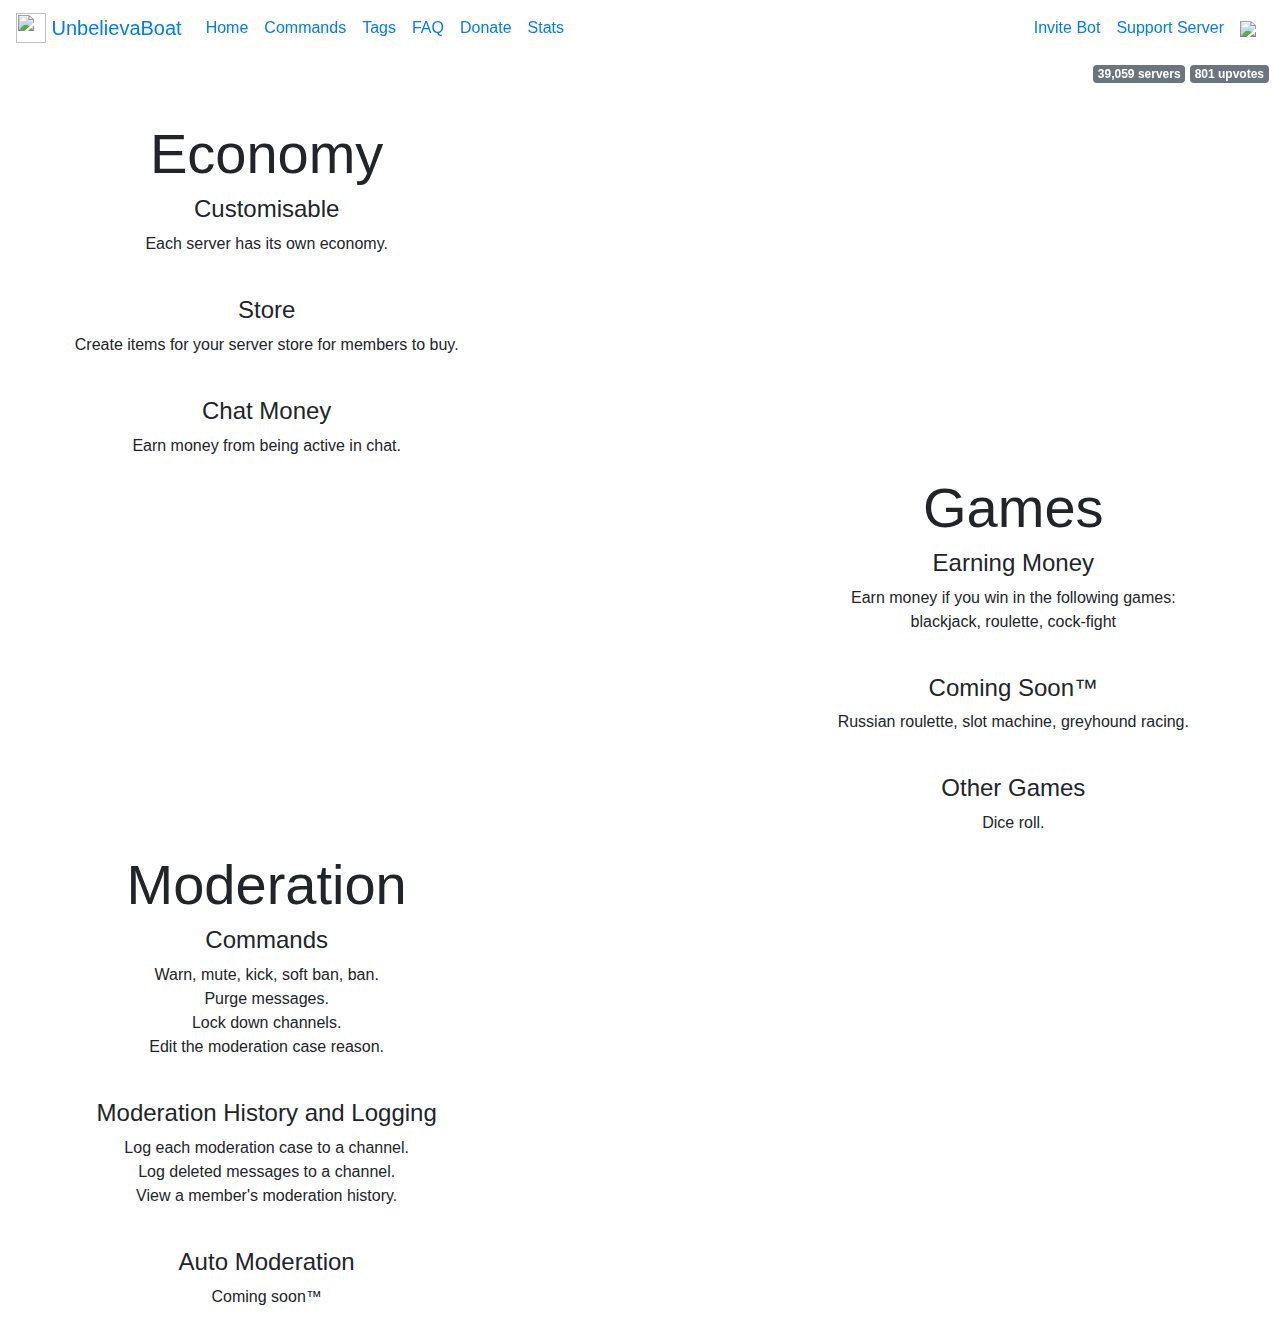
==== index.html @ aced9ce9 "Create index.html" ====
<!DOCTYPE html>
<html lang="en">
<head>
<meta charset="UTF-8">
<meta name="description" content="UnbelievaBoat is a powerful, easy to use Discord Bot!">
<meta name="keywords" content="discord bot,discord app,unbelievable bot,unbelievaboat, bot, discord, economy, money, unb, unb bot">
<meta name="author" content="unbelievable">
<meta name="viewport" content="width=device-width, initial-scale=1">
<meta name="google-site-verification" content="nOBeKQOr1qBZIDu95DV4IXV5DFBl2w0eFABEOyQrq2s" />
<link rel="stylesheet" href="https://maxcdn.bootstrapcdn.com/bootstrap/4.0.0/css/bootstrap.min.css" integrity="sha384-Gn5384xqQ1aoWXA+058RXPxPg6fy4IWvTNh0E263XmFcJlSAwiGgFAW/dAiS6JXm" crossorigin="anonymous">
<link rel="stylesheet" href="/css/default.css">
<link rel="stylesheet" href="/css/dark-theme.css" id="theme_stylesheet">

<script src="https://code.jquery.com/jquery-3.3.1.min.js" integrity="sha256-FgpCb/KJQlLNfOu91ta32o/NMZxltwRo8QtmkMRdAu8=" crossorigin="anonymous"></script>
<script src="https://code.jquery.com/ui/1.12.1/jquery-ui.min.js" integrity="sha256-VazP97ZCwtekAsvgPBSUwPFKdrwD3unUfSGVYrahUqU=" crossorigin="anonymous"></script>
</head>
<body>
<nav class="navbar navbar-expand-md fixed-top">
<a class="navbar-brand" href="/">
<img src="https://cdn.discordapp.com/avatars/292953664492929025/8951dae4df1ff9771be538065b3ea8ed.png?size&#x3D;128" width="30" height="30" class="d-inline-block align-top" alt="">
UnbelievaBoat
</a>
<button class="navbar-toggler navbar-toggler-right" type="button" data-toggle="collapse" data-target="#navbarNavDropdown" aria-controls="navbarNavDropdown" aria-expanded="false" aria-label="Toggle navigation">
<span class="navbar-toggler-icon"></span>
</button>
<div id="navbarNavDropdown" class="navbar-collapse collapse">
<ul class="navbar-nav mr-auto">
<a class="nav-link active" href="/">Home</a>
<a class="nav-link" href="/commands">Commands</a>
<a class="nav-link" href="/tags">Tags</a>
<a class="nav-link" href="/faq">FAQ</a>
<a class="nav-link" href="/donate">Donate</a>
<a class="nav-link" href="/stats">Stats</a>
</ul>
<ul class="navbar-nav">
<a class="nav-link" target="_top" href="/invite">Invite Bot</a>
<a class="nav-link" target="_parent" href="/support">Support Server</a>
<a class="nav-link hidden-md-down" id="lightswitch">
<img src="/media/moon.svg" style="width: 18px;" id="lightswitch_image">
</a>
</ul>
</div>
</nav>
<br>
<br>
<title>UnbelievaBoat</title>
<span class="sticky-top" style="float: right; margin-right: 0.7em; margin-top: 0.8em">
<span class="badge badge-secondary" style="cursor: default">
39,059 servers
</span>
<a class="badge badge-secondary" href="https://discordbots.org/bot/unbelievable">
801 upvotes
</a>
</span>
<br>
<br>
<br>
<div class="container-fluid">

<div id="economy" class="row align-items-center feature-item">
<div class="col-md-5 col-md-down-12 text-center">
<div class="header-content">
<div class="header-content-inner">
<h1 class="display-4">Economy</h1>
<div class="bd-callout bd-callout-info" style="align-items: center;">
<h4>Customisable</h4>
<p>Each server has its own economy.</p>
<br>
<h4>Store</h4>
<p>Create items for your server store for members to buy.</p>
<br>
<h4>Chat Money</h4>
<p>Earn money from being active in chat.</p>
</div>
</div>
</div>
</div>
<div class="col-md-7 d-none d-md-block">
<video preload="auto" autoplay loop style="border-radius: 8px;" width="100%">
<source src="/media/home/economy.webm" type="video/webm">
<source src="/media/home/economy.mp4" type="video/mp4">
<source src="/media/home/economy.ogv" type="video/ogg">
<img src="/media/home/economy.png" title="Your browser does not support the <video> tag">
</video>
</div>
</div>

<div id="games" class="row align-items-center feature-item">
<div class="col-md-7 d-none d-md-block">
<video preload="auto" autoplay loop style="border-radius: 8px;" width="100%" height="auto">
<source src="/media/home/games.webm" type="video/webm">
<source src="/media/home/games.mp4" type="video/mp4">
<source src="/media/home/games.ogv" type="video/ogg">
<img src="/media/home/games.png" title="Your browser does not support the <video> tag">
</video>
</div>
<div class="col-md-5 col-md-down-12 text-center">
<div class="header-content">
<div class="header-content-inner">
<h1 class="display-4">Games</h1>
<div class="bd-callout bd-callout-info" style="align-items: center;">
<h4>Earning Money</h4>
<p>Earn money if you win in the following games: <br>blackjack, roulette, cock-fight</p>
<br>
<h4>Coming Soon™</h4>
<p>Russian roulette, slot machine, greyhound racing.</p>
<br>
<h4>Other Games</h4>
<p>Dice roll.</p>
</div>
</div>
</div>
</div>
</div>

<div id="moderation" class="row align-items-center feature-item">
<div class="col-md-5 col-md-down-12 text-center">
<div class="header-content">
<div class="header-content-inner">
<h1 class="display-4">Moderation</h1>
<div class="bd-callout bd-callout-info" style="align-items: center;">
<h4>Commands</h4>
<p>
Warn, mute, kick, soft ban, ban.<br>
Purge messages.<br>
Lock down channels.<br>
Edit the moderation case reason.
</p>
<br>
<h4>Moderation History and Logging</h4>
<p>
Log each moderation case to a channel.<br>
Log deleted messages to a channel.<br>
View a member's moderation history.<br>
</p>
<br>
<h4>Auto Moderation</h4>
<p>Coming soon™</p>
</div>
</div>
</div>
</div>
<div class="col-md-7 d-none d-md-block">
<video preload="auto" autoplay loop style="border-radius: 8px;" width="100%" height="auto">
<source src="/media/home/moderation.webm" type="video/webm">
<source src="/media/home/moderation.mp4" type="video/mp4">
<source src="/media/home/moderation.ogv" type="video/ogg">
<img src="/media/home/moderation.png" title="Your browser does not support the <video> tag">
</video>
</div>
</div>
</div>

<script>

    function applyTheme(theme) {
        let light = "/css/light-theme.css";
        let dark = "/css/dark-theme.css";
        let moon = "/media/moon.svg";
        let sun = "/media/sun.svg";

        let cssFile = theme === "dark" ? dark : light;
        let imageFile = theme === "dark" ? sun : moon;

        let links = document.getElementsByTagName("link");
        let link;
        for (let i = 0; i < links.length; i++) {

            if (links[i].id === "theme_stylesheet") {
                link = links[i];
                break;
            }


        }

        if (link) {
            let newLink = document.createElement("link");
            newLink.setAttribute("rel", "stylesheet");
            newLink.setAttribute("href", cssFile);
            newLink.setAttribute("id", "theme_stylesheet");

            switchIcon(imageFile);

            link.parentNode.replaceChild(newLink, link);
        }
    }

    function switchIcon(src) {
        document.getElementById("lightswitch_image").src = src;
    }

    function switchTheme() {
        try {
            if (localStorage && localStorage.getItem("theme")) {
                if (localStorage.getItem("theme") === "dark") {
                    applyTheme("light");
                    localStorage.setItem("theme", "light");
                    return;
                }
            }
        } catch (e) {
        }

        applyTheme("dark");
        try {
            if (localStorage) {
                localStorage.setItem("theme", "dark");
            }
        } catch (e) {
        }

    }

    function initiate() {
        //  Check local storage for a saved theme
        try {
            if (localStorage && localStorage.getItem("theme")) {
                applyTheme(localStorage.getItem("theme"));
            } else {
                applyTheme('dark');
            }
        } catch (e) {
        }

        //  Add listener
        document.getElementById("lightswitch").addEventListener("click", switchTheme);
    }

    initiate();
</script>

<noscript>
    <iframe src="https://www.googletagmanager.com/ns.html?id=GTM-P5CCNXD"
            height="0" width="0" style="display:none;visibility:hidden"></iframe>
</noscript>


<script async src="https://www.googletagmanager.com/gtag/js?id=UA-109024028-1"></script>
<script>
    window.dataLayer = window.dataLayer || [];

    function gtag() {
        dataLayer.push(arguments);
    }

    gtag('js', new Date());

    gtag('config', 'UA-109024028-1');
</script>

<script async src="https://cdnjs.cloudflare.com/ajax/libs/tether/1.4.0/js/tether.min.js" integrity="sha384-DztdAPBWPRXSA/3eYEEUWrWCy7G5KFbe8fFjk5JAIxUYHKkDx6Qin1DkWx51bBrb" crossorigin="anonymous"></script>
<script async src="https://maxcdn.bootstrapcdn.com/bootstrap/4.0.0/js/bootstrap.min.js" integrity="sha384-JZR6Spejh4U02d8jOt6vLEHfe/JQGiRRSQQxSfFWpi1MquVdAyjUar5+76PVCmYl" crossorigin="anonymous"></script>
</body>
</html>
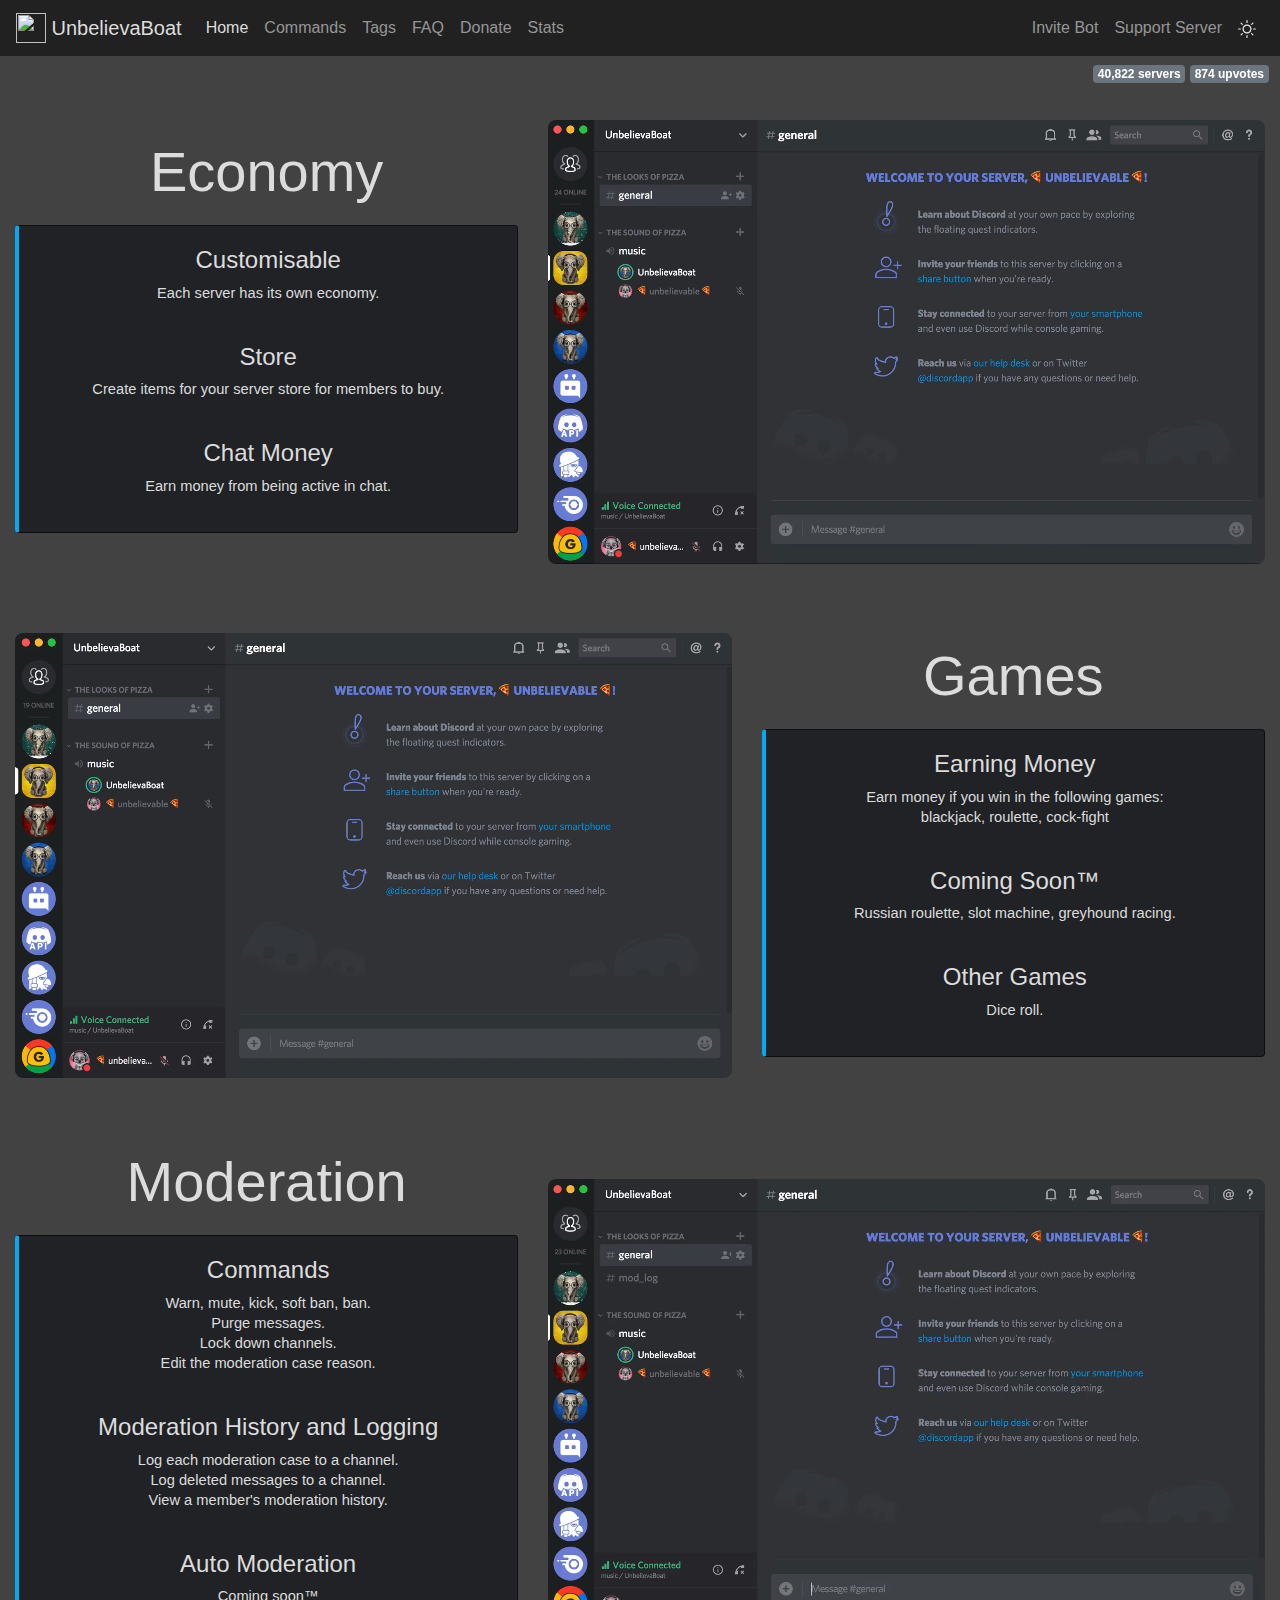
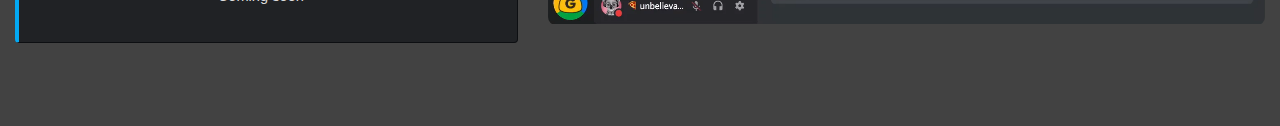
==== commit e49bde85: "Update index.html" ====
--- a/index.html
+++ b/index.html
@@ -46,10 +46,10 @@
 <title>UnbelievaBoat</title>
 <span class="sticky-top" style="float: right; margin-right: 0.7em; margin-top: 0.8em">
 <span class="badge badge-secondary" style="cursor: default">
-39,059 servers
+40,822 servers
 </span>
 <a class="badge badge-secondary" href="https://discordbots.org/bot/unbelievable">
-801 upvotes
+874 upvotes
 </a>
 </span>
 <br>
--- a/css/default.css
+++ b/css/default.css
@@ -0,0 +1,265 @@
+html, body {
+    height: 100%;
+}
+
+a {
+    background-color: transparent;
+    text-decoration: none;
+}
+
+p {
+    line-height: 15pt;
+    font-size: 11pt;
+}
+
+code {
+    padding: .2rem .4rem;
+    font-size: 80%;
+    border-radius: .25rem;
+}
+
+.navbar-toggler-icon {
+    background-image: url("/media/menu.svg");
+    background-repeat: no-repeat;
+    background-size: 24px 24px;
+
+}
+
+.config-icon {
+    vertical-align: top;
+    width: 18px;
+    cursor: pointer;
+}
+
+.card-body {
+    font-size: 11pt;
+}
+
+blockquote {
+    font-size: 2pt;
+}
+
+.table-header {
+    border: none;
+}
+
+.img-thumbnail {
+    max-width: 100px;
+    height: auto;
+    border-radius: .25rem;
+    display: block !important;
+    padding: .25rem;
+    border: 1px solid;
+    cursor: pointer;
+}
+
+.checkmark {
+    width: 25px;
+    height: auto;
+}
+
+.permissions {
+    position: absolute;
+    bottom: 0;
+}
+
+.card {
+    border-radius: 0.12rem;
+}
+
+.leaderboard {
+    padding: 10px 30px;
+}
+
+.leaderboard.title {
+    font-size: 24px;
+    padding-left: 5px;
+}
+
+.leaderboard .table {
+    font-size: 16px;
+    margin-bottom: 20px;
+    background-color: inherit;
+    border-left: 1pt solid;
+    border-right: 1pt solid;
+    border-bottom: 1pt solid;
+}
+
+.leaderboard .table > tbody > tr > td {
+    vertical-align: middle;
+}
+
+.lb {
+    display: block;
+    font-size: 15px;
+    overflow-x: hidden;
+    overflow-y: hidden;
+    text-align: center;
+    text-overflow: ellipsis;
+}
+
+.lb.username {
+    display: inline;
+    font-weight: 500;
+}
+
+.lb.discriminator {
+    display: inline;
+}
+
+.emoji {
+    margin: 0 .05em 0 .1em !important;
+    min-height: 22px;
+    min-width: 22px;
+    object-fit: contain;
+    vertical-align: -.4em;
+    height: 32px;
+    width: 32px;
+}
+
+.user {
+    line-height: 20px;
+    color: inherit;
+    text-decoration: none !important;
+}
+
+.user:hover {
+    font-size: 17px;
+    font-weight: 600;
+}
+
+.discord-icon {
+    border-radius: 50%;
+}
+
+.discord-icon.small {
+    height: 40px;
+}
+
+.discord-icon.medium {
+    height: 60px;
+}
+
+.discord-icon.large {
+    height: 100px;
+}
+
+.profile {
+    display: block;
+    font-size: 18px;
+    overflow-x: hidden;
+    overflow-y: hidden;
+    text-align: center;
+    text-overflow: ellipsis;
+}
+
+.profile.username {
+    display: inline;
+    font-weight: 500;
+}
+
+.profile.discriminator {
+    display: inline;
+}
+
+.profile.title {
+    text-transform: uppercase;
+    font-weight: 700;
+    font-size: 16px;
+}
+
+.card-header.leaderboard {
+    border: 1pt solid;
+    border-bottom: 0;
+
+}
+
+.back-arrow {
+    height: 40px;
+    cursor: pointer;
+    display: inline-block;
+    padding-top: 10px
+}
+
+.ui-widget-content {
+    border: 1px solid #bdc3c7;
+    margin-top: 4px;
+}
+
+.ui-slider .ui-slider-handle {
+    position: absolute;
+    z-index: 2;
+    width: 5.2em;
+    height: 2.2em;
+    cursor: default;
+    margin: 0 -40px auto !important;
+    text-align: center;
+    line-height: 30px;
+    font-size: 15px;
+}
+
+.ui-slider .ui-slider-handle .glyphicon {
+    margin: 0 3px;
+    font-size: 11px;
+    opacity: 0.5;
+}
+
+.ui-corner-all {
+    border-radius: 20px;
+}
+
+.ui-slider-horizontal .ui-slider-handle {
+    top: -.9em;
+}
+
+.ui-slider-horizontal .ui-slider-handle {
+    margin-left: -0.5em;
+}
+
+.ui-slider .ui-slider-handle {
+    cursor: pointer;
+}
+
+.ui-slider a, .ui-slider a:focus {
+    cursor: pointer;
+    outline: none;
+    text-decoration: none;
+}
+
+.donate-slider {
+    margin-bottom: 70px;
+}
+
+.donate-slider span {
+    font-weight: 200;
+    display: inline-block;
+    font-size: 13px;
+}
+
+.slider {
+    background: #d3d3d3;
+}
+
+.btn.donate {
+    cursor: pointer;
+}
+
+.bd-callout-info {
+    border-left-color: #03A9F4 !important;
+}
+
+.bd-callout {
+    padding: 1.25rem;
+    margin-top: 1.25rem;
+    margin-bottom: 1.25rem;
+    border: 1px solid;
+    border-left-width: .25rem;
+    border-radius: .25rem;
+    display: block;
+}
+
+.feature-item {
+    display: flex;
+    height: 80%;
+    padding-bottom: 5%;
+}
--- a/css/dark-theme.css
+++ b/css/dark-theme.css
@@ -0,0 +1,144 @@
+.navbar {
+    background-color: #212121;
+}
+
+body {
+    background-color: #424242; /* background */
+    color: #dcdcdc; /* text */
+}
+
+code {
+    background: #212428; /* code block background */
+    color: #E53935; /* code block text */
+}
+
+.navbar-brand {
+    color: #dcdcdc; /* bot name text */
+}
+
+/* all links */
+a {
+    color: #969696;
+}
+
+/* links on focus */
+a:focus {
+    color: #dcdcdc;
+}
+
+/* links on hover */
+a:hover {
+    color: #dcdcdc;
+}
+
+/* selected navbar tab */
+.active {
+    color: #dcdcdc;
+}
+
+/* command module headings */
+.card-header {
+    background-color: #212121;
+}
+
+.card-body {
+    background-color: #424242;
+}
+
+.config-icon {
+    content: url(../media/config-dark.svg);
+}
+
+.table-bordered {
+    border-color: #dcdcdc;
+}
+
+.table-header {
+    background-color: #212121;
+}
+
+.img-thumbnail {
+    background-color: #424242;
+    border-color: #dcdcdc;
+}
+
+.pagination .page-link {
+    background-color: #212121;
+    color: #dcdcdc;
+}
+
+.pagination .page-item.disabled .page-link {
+    background-color: #212121;
+    color: #dcdcdc;
+}
+
+.pagination .page-item.active .page-link {
+    background-color: #969696;
+    color: #212121;
+    border-color: #dcdcdc;
+}
+
+.profile {
+    color: rgba(255, 255, 255, 0.6);
+}
+
+.profile.username {
+    color: rgb(255, 255, 255);
+}
+
+.profile.discriminator {
+    color: rgba(255, 255, 255, 0.6);
+}
+
+.profile.title {
+    color: #72767d;
+}
+
+.leaderboard .table {
+    border-color: white;
+}
+
+.lb.username {
+    color: rgb(255, 255, 255);
+}
+
+.lb.discriminator {
+    color: rgba(255, 255, 255, 0.6);
+}
+
+.card-header.leaderboard {
+    border-color: white;
+}
+
+.leaderboard .table > tbody > tr > td {
+    background-color: #2f3136;
+}
+
+.row.profile.header {
+    background-color: #202225;
+}
+
+.row.profile.body {
+    background-color: #2f3136;
+}
+
+.back-arrow {
+    content: url(../media/back-dark.svg);
+}
+
+.ui-state-default, .ui-widget-content .ui-state-default {
+    background: #202225;
+    border: 1pt solid white;
+    color: white;
+}
+
+.btn.donate {
+    background-color: #202225;
+    color: white;
+    border: 1pt solid white;
+}
+
+.bd-callout {
+    background-color: #202225;
+    border-color: #0d0f12;
+}
